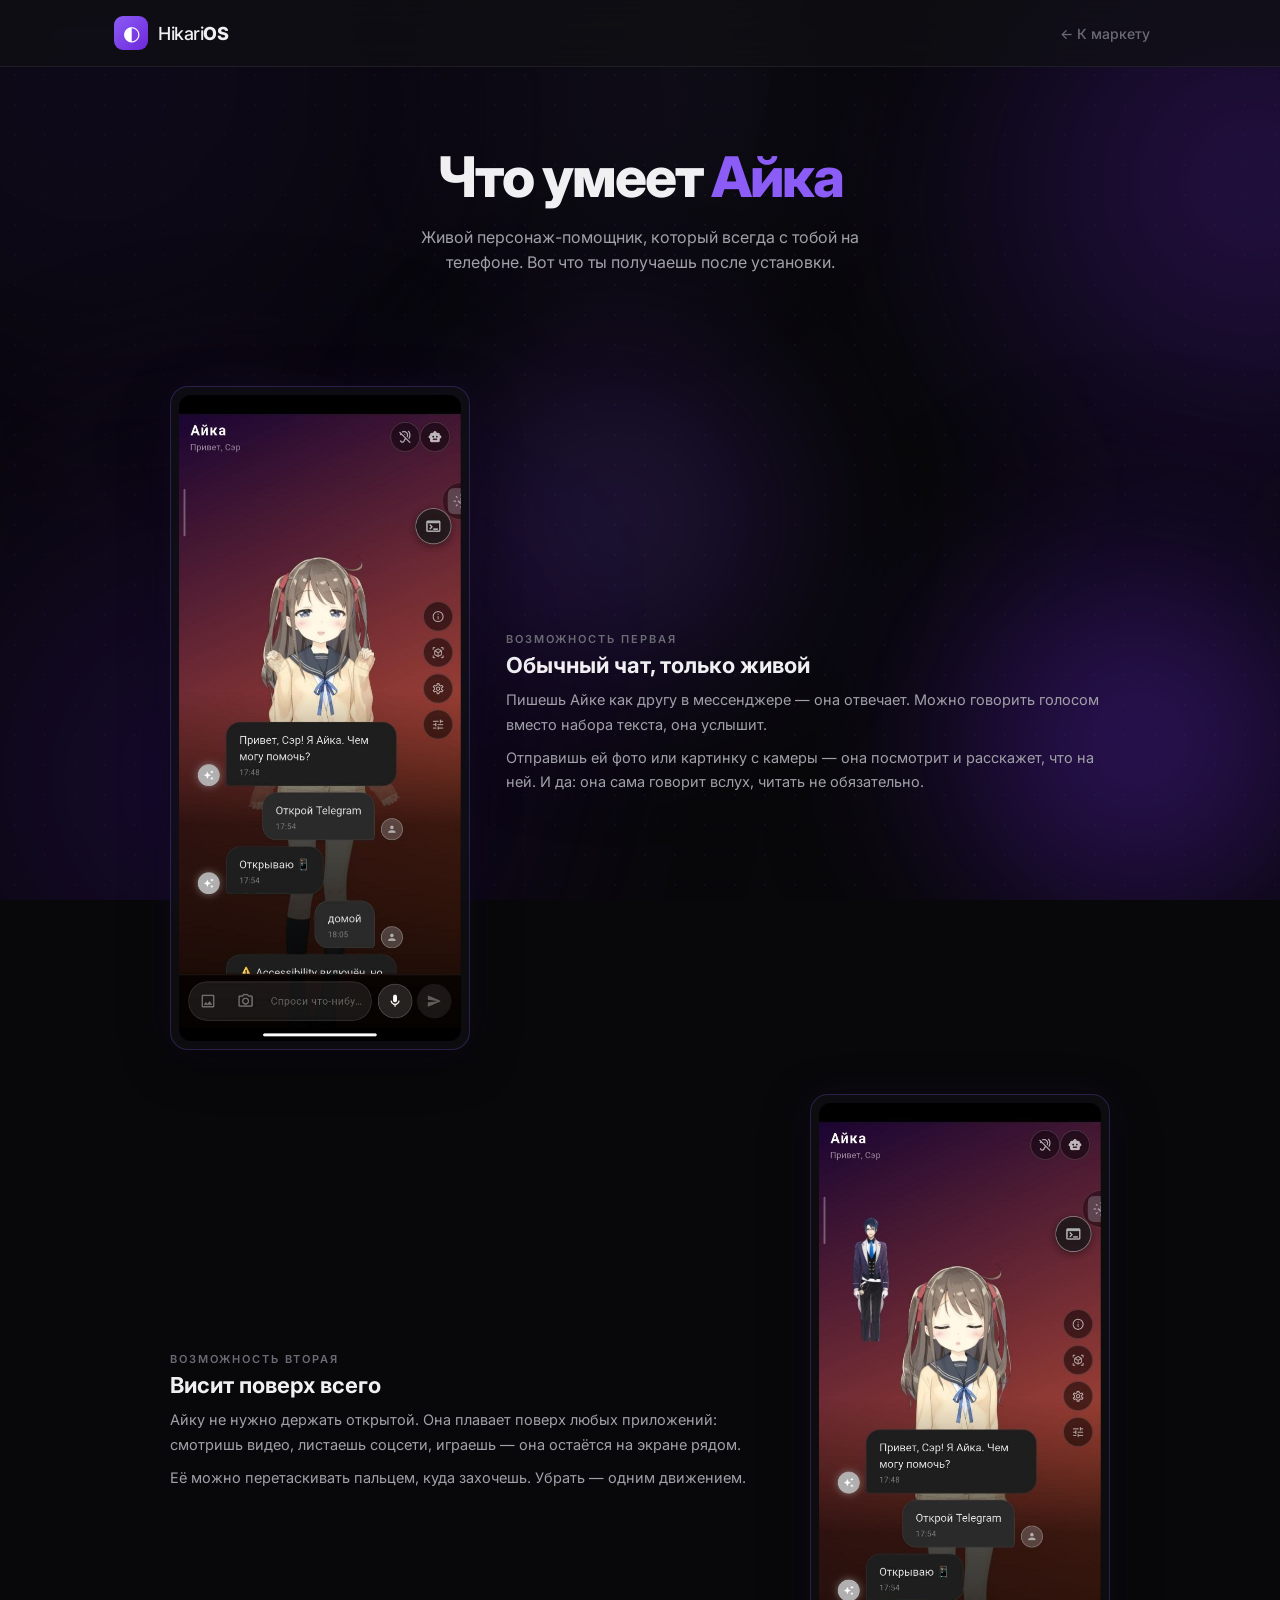
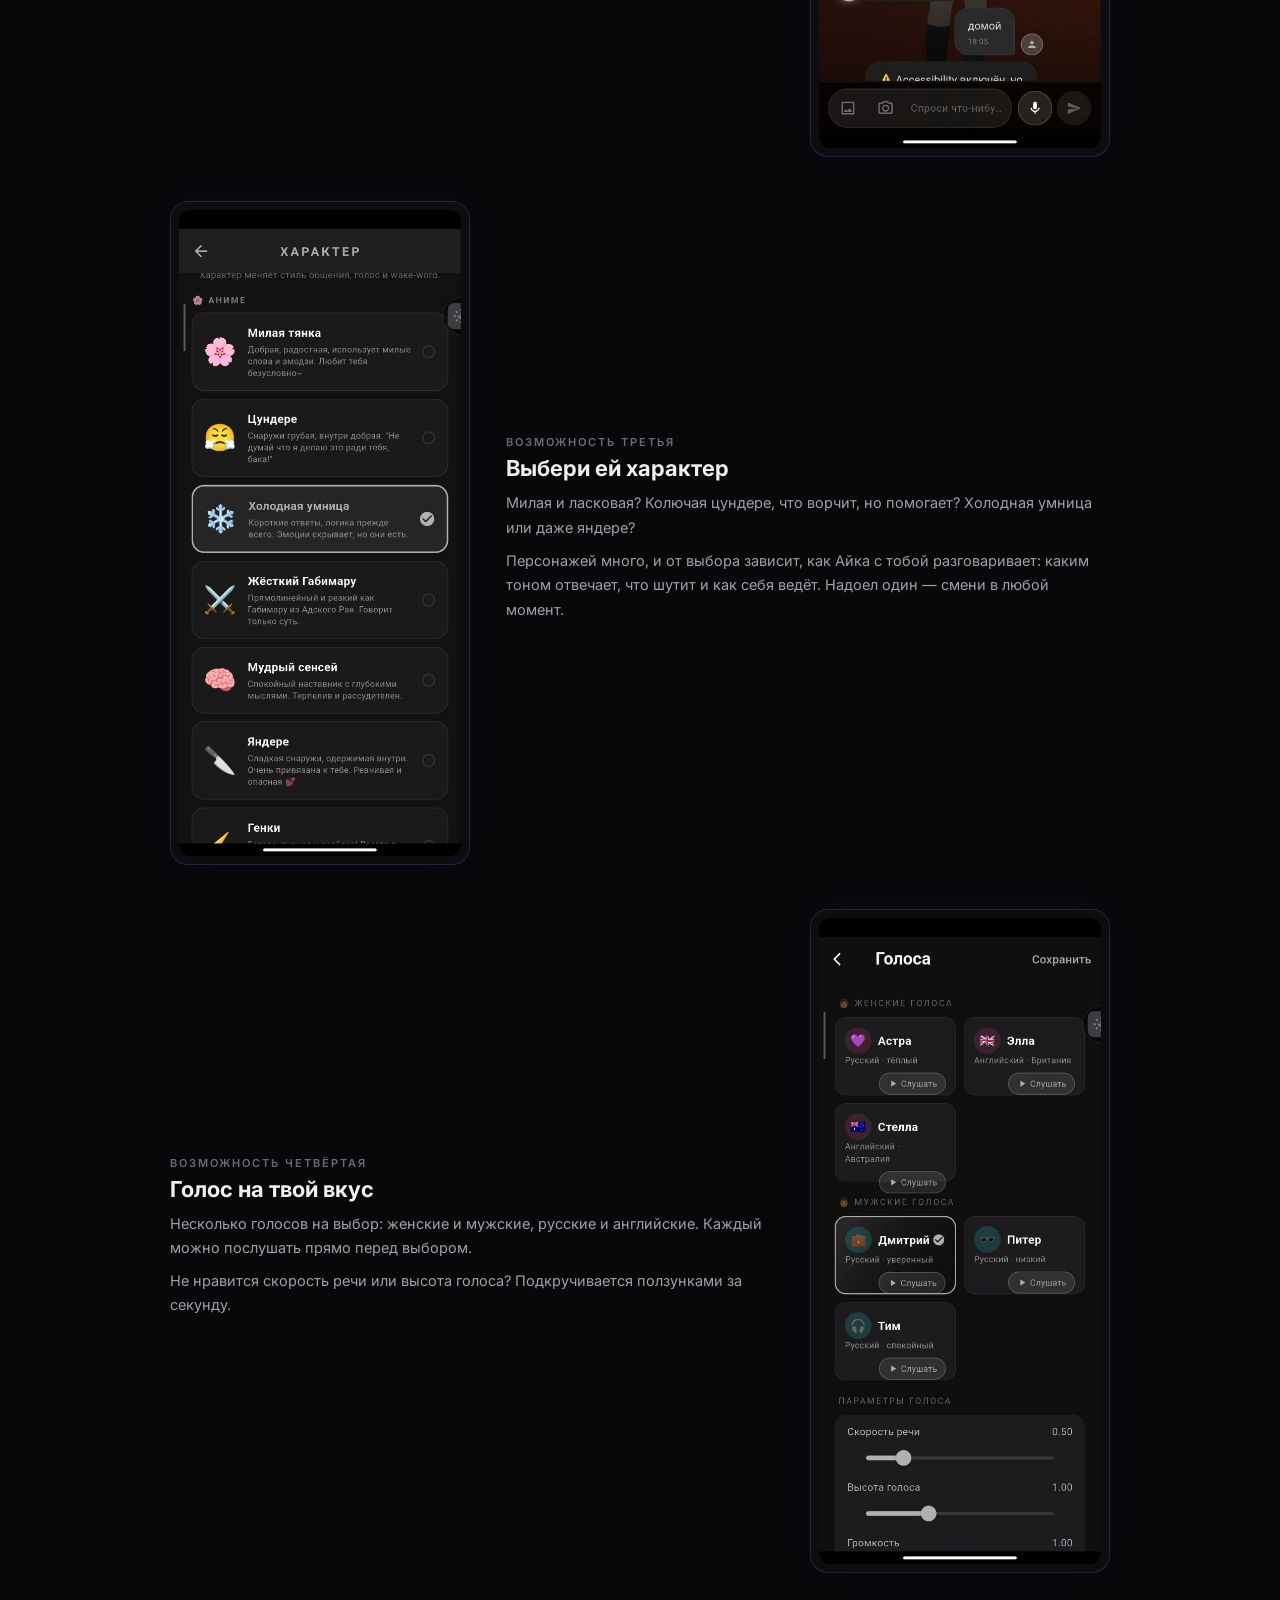
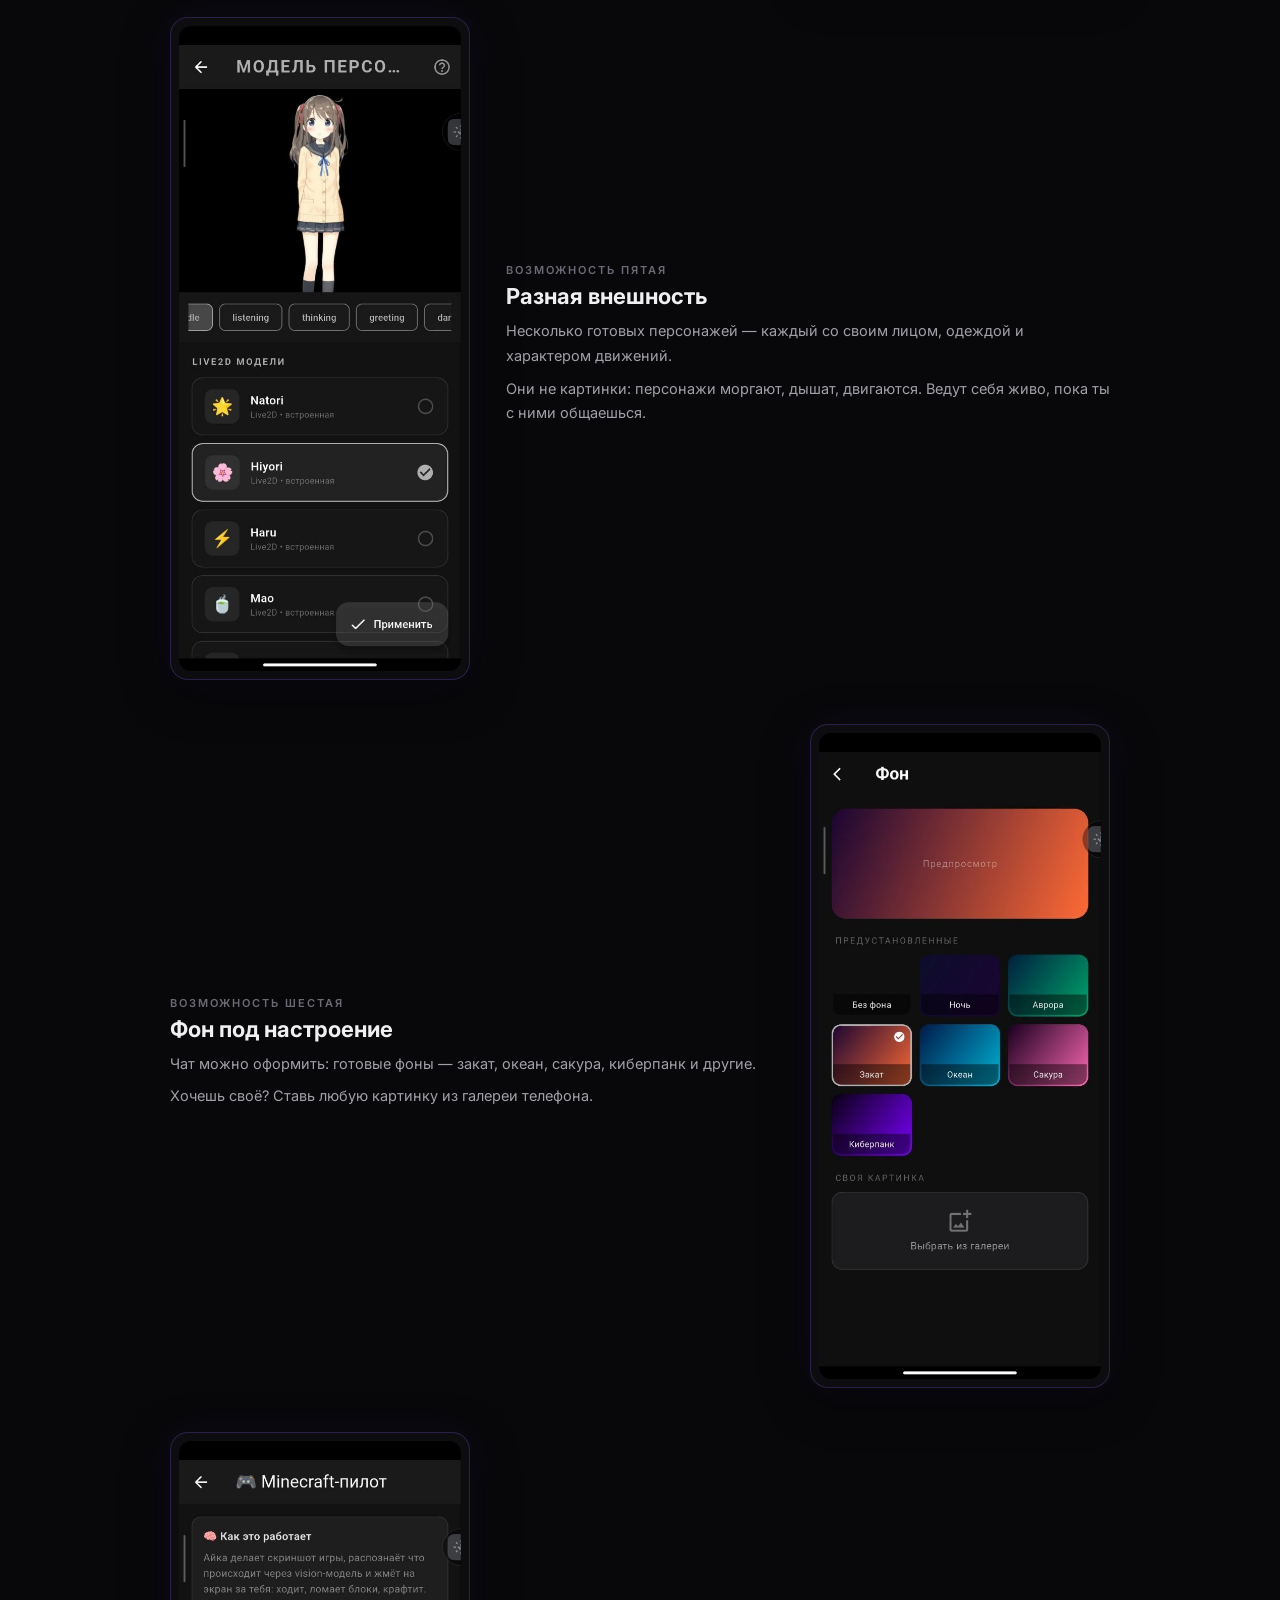
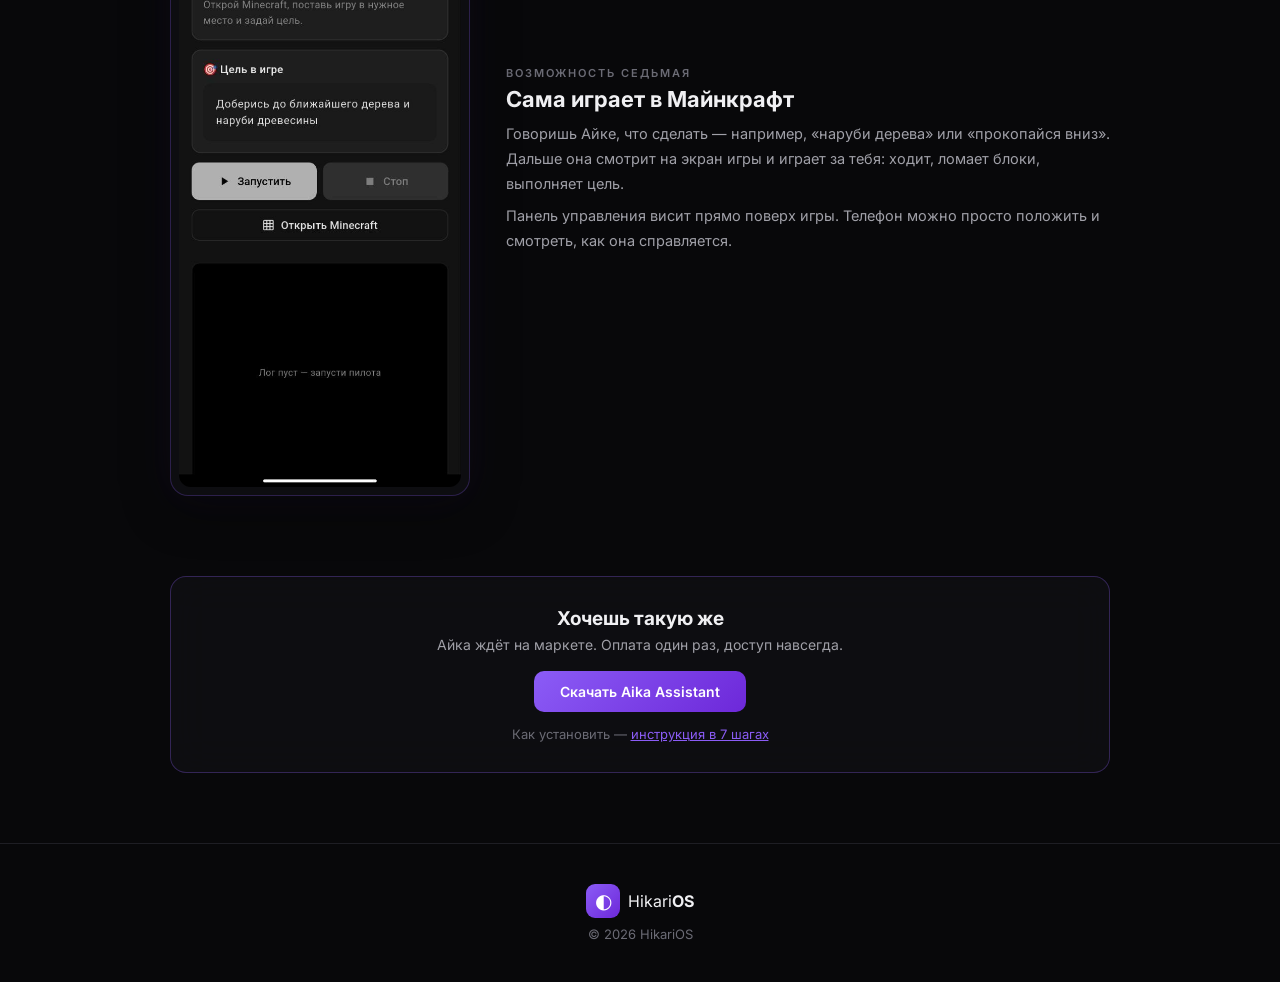
==== features.html @ 7959d695 "Страница «Возможности» Aika Assistant: 7 скринов, простые описания, ссылки из шапки" ====
<!DOCTYPE html>
<html lang="ru">
<head>
<meta charset="UTF-8">
<meta name="viewport" content="width=device-width, initial-scale=1.0">
<title>Возможности — Aika Assistant</title>
<link rel="icon" type="image/svg+xml" href="favicon.svg">
<link rel="stylesheet" href="style.css?v=5">
<link rel="preconnect" href="https://fonts.googleapis.com">
<link href="https://fonts.googleapis.com/css2?family=Inter:wght@300;400;500;600;700;800&display=swap" rel="stylesheet">
</head>
<body>

<!-- ФОН: фиолетовый переливающийся дым -->
<div class="smoke" aria-hidden="true">
  <div class="smoke-puff s1"></div>
  <div class="smoke-puff s2"></div>
  <div class="smoke-puff s3"></div>
  <div class="smoke-puff s4"></div>
  <div class="smoke-puff s5"></div>
</div>

<!-- HEADER -->
<header class="header">
  <div class="header-inner">
    <div class="logo" onclick="window.location.href='https://lucifermornngstar52-cell.github.io/hikari-market/'">
      <div class="logo-icon">◐</div>
      <span>Hikari<b>OS</b></span>
    </div>
    <nav class="nav">
      <a href="https://lucifermornngstar52-cell.github.io/hikari-market/" class="nav-link">← К маркету</a>
    </nav>
  </div>
</header>

<!-- HERO -->
<section class="hero">
  <h1>Что умеет <span class="accent">Айка</span></h1>
  <p>Живой персонаж-помощник, который всегда с тобой на телефоне. Вот что ты получаешь после установки.</p>
</section>

<!-- ВОЗМОЖНОСТИ -->
<main class="feat-main">

  <div class="feat-row">
    <div class="feat-shot"><img src="img/chat.jpg" alt="Главный экран чата с Айкой" loading="lazy"></div>
    <div class="feat-text">
      <div class="inst-label">Возможность первая</div>
      <h3>Обычный чат, только живой</h3>
      <p>Пишешь Айке как другу в мессенджере — она отвечает. Можно говорить голосом вместо набора текста, она услышит.</p>
      <p>Отправишь ей фото или картинку с камеры — она посмотрит и расскажет, что на ней. И да: она сама говорит вслух, читать не обязательно.</p>
    </div>
  </div>

  <div class="feat-row feat-rev">
    <div class="feat-shot"><img src="img/overlay.jpg" alt="Персонаж поверх другого приложения" loading="lazy"></div>
    <div class="feat-text">
      <div class="inst-label">Возможность вторая</div>
      <h3>Висит поверх всего</h3>
      <p>Айку не нужно держать открытой. Она плавает поверх любых приложений: смотришь видео, листаешь соцсети, играешь — она остаётся на экране рядом.</p>
      <p>Её можно перетаскивать пальцем, куда захочешь. Убрать — одним движением.</p>
    </div>
  </div>

  <div class="feat-row">
    <div class="feat-shot"><img src="img/character.jpg" alt="Выбор характера персонажа" loading="lazy"></div>
    <div class="feat-text">
      <div class="inst-label">Возможность третья</div>
      <h3>Выбери ей характер</h3>
      <p>Милая и ласковая? Колючая цундере, что ворчит, но помогает? Холодная умница или даже яндере?</p>
      <p>Персонажей много, и от выбора зависит, как Айка с тобой разговаривает: каким тоном отвечает, что шутит и как себя ведёт. Надоел один — смени в любой момент.</p>
    </div>
  </div>

  <div class="feat-row feat-rev">
    <div class="feat-shot"><img src="img/voice.jpg" alt="Выбор голоса" loading="lazy"></div>
    <div class="feat-text">
      <div class="inst-label">Возможность четвёртая</div>
      <h3>Голос на твой вкус</h3>
      <p>Несколько голосов на выбор: женские и мужские, русские и английские. Каждый можно послушать прямо перед выбором.</p>
      <p>Не нравится скорость речи или высота голоса? Подкручивается ползунками за секунду.</p>
    </div>
  </div>

  <div class="feat-row">
    <div class="feat-shot"><img src="img/model.jpg" alt="Выбор внешности персонажа" loading="lazy"></div>
    <div class="feat-text">
      <div class="inst-label">Возможность пятая</div>
      <h3>Разная внешность</h3>
      <p>Несколько готовых персонажей — каждый со своим лицом, одеждой и характером движений.</p>
      <p>Они не картинки: персонажи моргают, дышат, двигаются. Ведут себя живо, пока ты с ними общаешься.</p>
    </div>
  </div>

  <div class="feat-row feat-rev">
    <div class="feat-shot"><img src="img/background.jpg" alt="Выбор фона чата" loading="lazy"></div>
    <div class="feat-text">
      <div class="inst-label">Возможность шестая</div>
      <h3>Фон под настроение</h3>
      <p>Чат можно оформить: готовые фоны — закат, океан, сакура, киберпанк и другие.</p>
      <p>Хочешь своё? Ставь любую картинку из галереи телефона.</p>
    </div>
  </div>

  <div class="feat-row">
    <div class="feat-shot"><img src="img/pilot.jpg" alt="Майнкрафт-пилот" loading="lazy"></div>
    <div class="feat-text">
      <div class="inst-label">Возможность седьмая</div>
      <h3>Сама играет в Майнкрафт</h3>
      <p>Говоришь Айке, что сделать — например, «наруби дерева» или «прокопайся вниз». Дальше она смотрит на экран игры и играет за тебя: ходит, ломает блоки, выполняет цель.</p>
      <p>Панель управления висит прямо поверх игры. Телефон можно просто положить и смотреть, как она справляется.</p>
    </div>
  </div>

  <!-- CTA -->
  <div class="inst-cta">
    <h3>Хочешь такую же</h3>
    <p>Айка ждёт на маркете. Оплата один раз, доступ навсегда.</p>
    <a class="inst-cta-btn" href="https://lucifermornngstar52-cell.github.io/hikari-market/">Скачать Aika Assistant</a>
    <p style="margin-top:14px;margin-bottom:0;font-size:13px;color:var(--text-dim);">Как установить — <a href="install.html" style="color:var(--accent);">инструкция в 7 шагах</a></p>
  </div>

</main>

<!-- FOOTER -->
<footer class="footer">
  <div class="footer-logo">
    <div class="logo-icon">◐</div>
    <span>Hikari<b>OS</b></span>
  </div>
  <p>© 2026 HikariOS</p>
</footer>

</body>
</html>
---- style.css ----
:root {
  --bg: #08080a;
  --bg-card: #111114;
  --bg-hover: #18181c;
  --accent: #8b5cf6;
  --accent-dim: rgba(139, 92, 246, 0.15);
  --accent-glow: rgba(139, 92, 246, 0.4);
  --text: #f0f0f3;
  --text-dim: #6b6b75;
  --text-mid: #a0a0a8;
  --border: #1e1e24;
  --radius: 14px;
  --glass: rgba(17, 17, 20, 0.7);
}

* { margin: 0; padding: 0; box-sizing: border-box; }

body {
  font-family: 'Inter', sans-serif;
  background: var(--bg);
  color: var(--text);
  min-height: 100vh;
  position: relative;
}

/* DOT GRID BACKGROUND */
body::before {
  content: '';
  position: fixed;
  inset: 0;
  background-image: radial-gradient(circle, rgba(139, 92, 246, 0.08) 1px, transparent 1px);
  background-size: 30px 30px;
  pointer-events: none;
  z-index: 0;
}

/* SMOKE BACKGROUND — фиолетовый переливающийся дым */
.smoke {
  position: fixed;
  inset: 0;
  overflow: hidden;
  pointer-events: none;
  z-index: 0;
  filter: hue-rotate(0deg);
  animation: smoke-hue 26s ease-in-out infinite alternate;
}

.smoke-puff {
  position: absolute;
  border-radius: 50%;
  filter: blur(70px);
  opacity: 0.45;
  will-change: transform, opacity;
}

.smoke-puff.s1 {
  width: 55vmax; height: 55vmax;
  top: -18%; left: -12%;
  background: radial-gradient(circle at 35% 35%, #1c0f33 0%, #0d0718 55%, transparent 75%);
  animation: drift1 34s ease-in-out infinite alternate;
}
.smoke-puff.s2 {
  width: 50vmax; height: 50vmax;
  top: -8%; right: -18%;
  background: radial-gradient(circle at 60% 40%, #4c1d95 0%, #170b2e 55%, transparent 75%);
  animation: drift2 42s ease-in-out infinite alternate;
}
.smoke-puff.s3 {
  width: 60vmax; height: 60vmax;
  bottom: -25%; left: -10%;
  background: radial-gradient(circle at 45% 55%, #2e1065 0%, #12071f 55%, transparent 78%);
  animation: drift3 38s ease-in-out infinite alternate;
}
.smoke-puff.s4 {
  width: 42vmax; height: 42vmax;
  bottom: -12%; right: -10%;
  background: radial-gradient(circle at 50% 50%, #6d28d9 0%, #1e0a3c 55%, transparent 72%);
  animation: drift4 29s ease-in-out infinite alternate;
}
.smoke-puff.s5 {
  width: 36vmax; height: 36vmax;
  top: 32%; left: 30%;
  background: radial-gradient(circle at 50% 50%, #8b5cf6 0%, #3b1278 50%, transparent 70%);
  opacity: 0.22;
  animation: drift5 47s ease-in-out infinite alternate;
}

@keyframes drift1 {
  0%   { transform: translate(0, 0) scale(1); opacity: 0.40; }
  50%  { transform: translate(9vw, 6vh) scale(1.15); opacity: 0.55; }
  100% { transform: translate(-4vw, 12vh) scale(0.9); opacity: 0.35; }
}
@keyframes drift2 {
  0%   { transform: translate(0, 0) scale(1); opacity: 0.35; }
  50%  { transform: translate(-8vw, 10vh) scale(1.1); opacity: 0.5; }
  100% { transform: translate(5vw, -6vh) scale(1.2); opacity: 0.4; }
}
@keyframes drift3 {
  0%   { transform: translate(0, 0) scale(1); opacity: 0.45; }
  50%  { transform: translate(12vw, -8vh) scale(1.12); opacity: 0.3; }
  100% { transform: translate(-7vw, -3vh) scale(0.95); opacity: 0.5; }
}
@keyframes drift4 {
  0%   { transform: translate(0, 0) scale(1); opacity: 0.3; }
  50%  { transform: translate(-10vw, -9vh) scale(1.18); opacity: 0.45; }
  100% { transform: translate(6vw, 5vh) scale(0.92); opacity: 0.35; }
}
@keyframes drift5 {
  0%   { transform: translate(0, 0) scale(1); opacity: 0.12; }
  50%  { transform: translate(-14vw, 8vh) scale(1.3); opacity: 0.3; }
  100% { transform: translate(10vw, -10vh) scale(0.85); opacity: 0.18; }
}

/* Перелив оттенков: чёрный → тёмный → светлый фиолет */
@keyframes smoke-hue {
  0%   { filter: hue-rotate(0deg) brightness(0.9); }
  50%  { filter: hue-rotate(-18deg) brightness(1.08); }
  100% { filter: hue-rotate(10deg) brightness(0.85); }
}

/* Мягкий дым без потери производительности: на слабых устройствах */
@media (max-width: 600px) {
  .smoke-puff { filter: blur(50px); }
  .smoke-puff.s5 { display: none; }
}

@media (prefers-reduced-motion: reduce) {
  .smoke-puff { animation: none; }
  .smoke { animation: none; }
}

/* GLOW */
body::after {
  content: '';
  position: fixed;
  top: -200px;
  left: 50%;
  transform: translateX(-50%);
  width: 600px;
  height: 600px;
  background: radial-gradient(circle, var(--accent-glow) 0%, transparent 70%);
  opacity: 0.15;
  pointer-events: none;
  z-index: 0;
}

/* HEADER */
.header {
  position: sticky;
  top: 0;
  z-index: 100;
  background: var(--glass);
  backdrop-filter: blur(20px);
  -webkit-backdrop-filter: blur(20px);
  border-bottom: 1px solid var(--border);
}

.header-inner {
  max-width: 1100px;
  margin: 0 auto;
  padding: 16px 24px;
  display: flex;
  align-items: center;
  justify-content: space-between;
  gap: 20px;
}

.logo {
  display: flex;
  align-items: center;
  gap: 10px;
  font-size: 18px;
  font-weight: 500;
  cursor: pointer;
  letter-spacing: -0.5px;
}

.logo b { font-weight: 800; }

.logo-icon {
  width: 34px;
  height: 34px;
  background: linear-gradient(135deg, var(--accent), #6d28d9);
  border-radius: 9px;
  display: flex;
  align-items: center;
  justify-content: center;
  font-size: 20px;
  color: #fff;
}

.nav {
  display: flex;
  gap: 4px;
}

.nav-link {
  color: var(--text-dim);
  text-decoration: none;
  font-size: 14px;
  font-weight: 500;
  padding: 8px 16px;
  border-radius: 8px;
  transition: all 0.2s;
  cursor: pointer;
}

.nav-link:hover { color: var(--text); background: var(--bg-hover); }
.nav-link.active { color: var(--accent); background: var(--accent-dim); }

.admin-btn {
  background: var(--bg-card);
  border: 1px solid var(--border);
  color: var(--text-mid);
  width: 36px;
  height: 36px;
  border-radius: 10px;
  cursor: pointer;
  font-size: 16px;
  transition: all 0.2s;
}

.admin-btn:hover { border-color: var(--accent); color: var(--accent); }

/* HERO */
.hero {
  position: relative;
  z-index: 1;
  text-align: center;
  padding: 80px 24px 60px;
  max-width: 700px;
  margin: 0 auto;
}

.hero h1 {
  font-size: clamp(36px, 6vw, 56px);
  font-weight: 800;
  letter-spacing: -2px;
  margin-bottom: 16px;
  line-height: 1.1;
}

.accent { color: var(--accent); }

.hero p {
  font-size: 16px;
  color: var(--text-mid);
  max-width: 480px;
  margin: 0 auto 40px;
  line-height: 1.6;
}

.hero-stats {
  display: flex;
  justify-content: center;
  gap: 48px;
}

.stat { text-align: center; }

.stat-num {
  display: block;
  font-size: 32px;
  font-weight: 700;
  color: var(--text);
}

.stat-label {
  font-size: 11px;
  color: var(--text-dim);
  text-transform: uppercase;
  letter-spacing: 1.5px;
}

/* ADMIN PANEL */
.admin-panel {
  position: fixed;
  inset: 0;
  z-index: 200;
  background: rgba(0, 0, 0, 0.7);
  backdrop-filter: blur(8px);
  display: flex;
  align-items: center;
  justify-content: center;
  padding: 20px;
}

.admin-inner {
  background: var(--bg-card);
  border: 1px solid var(--border);
  border-radius: var(--radius);
  max-width: 560px;
  width: 100%;
  max-height: 90vh;
  overflow-y: auto;
  padding: 32px;
}

.admin-header {
  display: flex;
  justify-content: space-between;
  align-items: center;
  margin-bottom: 24px;
}

.admin-header h2 {
  font-size: 20px;
  font-weight: 700;
}

.close-btn {
  background: var(--bg-hover);
  border: 1px solid var(--border);
  color: var(--text-mid);
  width: 32px;
  height: 32px;
  border-radius: 8px;
  cursor: pointer;
  font-size: 14px;
}

.close-btn:hover { color: #ff4444; border-color: #ff4444; }

.admin-tab-row, .admin-tabs {
  display: flex;
  gap: 8px;
  margin-bottom: 20px;
}

.admin-tab {
  background: var(--bg-hover);
  border: 1px solid var(--border);
  color: var(--text-mid);
  padding: 8px 16px;
  border-radius: 8px;
  cursor: pointer;
  font-size: 13px;
  font-weight: 500;
  transition: all 0.2s;
}

.admin-tab:hover { color: var(--text); }
.admin-tab.active { background: var(--accent-dim); border-color: var(--accent); color: var(--accent); }

.admin-login p { color: var(--text-mid); font-size: 14px; margin-bottom: 10px; }

.admin-login input, .admin-form input, .admin-form select, .admin-form textarea {
  width: 100%;
  background: var(--bg);
  border: 1px solid var(--border);
  color: var(--text);
  padding: 12px 16px;
  border-radius: 10px;
  font-size: 14px;
  font-family: inherit;
  margin-bottom: 12px;
  transition: border 0.2s;
}

.admin-login input:focus, .admin-form input:focus, .admin-form select:focus, .admin-form textarea:focus {
  outline: none;
  border-color: var(--accent);
}

.admin-form textarea { resize: vertical; min-height: 80px; }

.admin-hint { font-size: 12px; color: var(--text-dim); margin-top: 8px; }

.admin-divider {
  border: none;
  border-top: 1px solid var(--border);
  margin: 24px 0;
}

.admin-form h3 { margin-bottom: 16px; font-size: 16px; }

.form-row { margin-bottom: 16px; }
.form-row label { display: block; font-size: 13px; color: var(--text-mid); margin-bottom: 6px; }
.form-hint { font-size: 12px; color: var(--text-dim); margin-top: 4px; }

/* BUTTONS */
.btn-primary {
  background: var(--accent);
  color: #fff;
  border: none;
  padding: 12px 24px;
  border-radius: 10px;
  font-size: 14px;
  font-weight: 600;
  cursor: pointer;
  transition: all 0.2s;
  text-decoration: none;
  display: inline-flex;
  align-items: center;
  justify-content: center;
  gap: 8px;
}

.btn-primary:hover { background: #7c3aed; transform: translateY(-1px); }
.btn-primary:disabled { opacity: 0.4; cursor: not-allowed; transform: none; }

.btn-secondary {
  background: var(--bg-hover);
  color: var(--text-mid);
  border: 1px solid var(--border);
  padding: 12px 24px;
  border-radius: 10px;
  font-size: 14px;
  font-weight: 600;
  cursor: pointer;
  text-decoration: none;
  display: inline-flex;
  align-items: center;
  gap: 8px;
  transition: all 0.2s;
}

.btn-secondary:hover { color: var(--text); border-color: var(--accent); }

/* PROJECT LIST IN ADMIN */
.admin-project-item {
  display: flex;
  justify-content: space-between;
  align-items: center;
  padding: 12px 16px;
  background: var(--bg);
  border: 1px solid var(--border);
  border-radius: 10px;
  margin-bottom: 8px;
}

.admin-project-item .pi-name { font-weight: 600; font-size: 14px; }
.admin-project-item .pi-cat { font-size: 12px; color: var(--text-dim); }

.btn-delete {
  background: rgba(255, 68, 68, 0.1);
  border: 1px solid rgba(255, 68, 68, 0.3);
  color: #ff6666;
  padding: 6px 12px;
  border-radius: 8px;
  cursor: pointer;
  font-size: 12px;
}

.btn-delete:hover { background: rgba(255, 68, 68, 0.2); }

/* UPLOAD PROGRESS */
.progress-bar {
  width: 100%;
  height: 6px;
  background: var(--bg);
  border-radius: 3px;
  overflow: hidden;
  margin-bottom: 8px;
}

.progress-fill {
  height: 100%;
  background: linear-gradient(90deg, var(--accent), #6d28d9);
  width: 0%;
  transition: width 0.3s;
  border-radius: 3px;
}

/* SECTION TITLE */
.section-title {
  text-align: center;
  margin-bottom: 32px;
  position: relative;
  z-index: 1;
}

.section-title h2 {
  font-size: 24px;
  font-weight: 700;
  margin-bottom: 6px;
}

.section-title p {
  color: var(--text-dim);
  font-size: 14px;
}

/* PROJECTS GRID */
.main {
  max-width: 1100px;
  margin: 0 auto;
  padding: 0 24px 80px;
  position: relative;
  z-index: 1;
}

.projects-grid {
  display: grid;
  grid-template-columns: repeat(auto-fill, minmax(300px, 1fr));
  gap: 20px;
}

/* CARD */
.project-card {
  background: var(--bg-card);
  border: 1px solid var(--border);
  border-radius: var(--radius);
  overflow: hidden;
  cursor: pointer;
  transition: all 0.3s;
  position: relative;
}

.project-card:hover {
  transform: translateY(-4px);
  border-color: var(--accent);
  box-shadow: 0 20px 40px -20px var(--accent-glow);
}

.card-banner {
  height: 160px;
  background: linear-gradient(135deg, #1a1a22, #111118);
  display: flex;
  align-items: center;
  justify-content: center;
  font-size: 56px;
  position: relative;
  overflow: hidden;
}

.card-banner img {
  width: 100%;
  height: 100%;
  object-fit: cover;
}

.card-badge {
  position: absolute;
  top: 12px;
  right: 12px;
  background: rgba(0, 0, 0, 0.7);
  backdrop-filter: blur(8px);
  color: var(--text);
  font-size: 11px;
  font-weight: 600;
  padding: 4px 10px;
  border-radius: 20px;
  border: 1px solid var(--border);
}

.card-body {
  padding: 20px;
}

.card-title {
  font-size: 17px;
  font-weight: 700;
  margin-bottom: 6px;
}

.card-desc {
  font-size: 13px;
  color: var(--text-mid);
  line-height: 1.5;
  margin-bottom: 16px;
  display: -webkit-box;
  -webkit-line-clamp: 2;
  -webkit-box-orient: vertical;
  overflow: hidden;
}

.card-footer {
  display: flex;
  justify-content: space-between;
  align-items: center;
}

.card-version {
  font-size: 12px;
  color: var(--text-dim);
}

.card-download {
  background: var(--accent-dim);
  color: var(--accent);
  border: 1px solid rgba(139, 92, 246, 0.3);
  padding: 8px 16px;
  border-radius: 8px;
  font-size: 13px;
  font-weight: 600;
  cursor: pointer;
  transition: all 0.2s;
}

.card-download:hover { background: var(--accent); color: #fff; }
.card-download:disabled { opacity: 0.4; cursor: not-allowed; }

/* MODAL */
.modal-overlay {
  position: fixed;
  inset: 0;
  z-index: 200;
  background: rgba(0, 0, 0, 0.8);
  backdrop-filter: blur(10px);
  display: none;
  align-items: center;
  justify-content: center;
  padding: 20px;
}

.modal-overlay.active { display: flex; }

.modal {
  background: var(--bg-card);
  border: 1px solid var(--border);
  border-radius: var(--radius);
  max-width: 560px;
  width: 100%;
  max-height: 85vh;
  overflow-y: auto;
  padding: 32px;
  position: relative;
}

.modal-close {
  position: absolute;
  top: 16px;
  right: 16px;
  background: var(--bg-hover);
  border: 1px solid var(--border);
  color: var(--text-mid);
  width: 32px;
  height: 32px;
  border-radius: 8px;
  cursor: pointer;
  font-size: 14px;
}

.modal-close:hover { color: #ff4444; }

.modal-icon {
  width: 80px;
  height: 80px;
  margin: 0 auto 16px;
  background: linear-gradient(135deg, #1a1a22, #111118);
  border-radius: 16px;
  display: flex;
  align-items: center;
  justify-content: center;
  font-size: 40px;
  overflow: hidden;
}

.modal-icon img { width: 100%; height: 100%; object-fit: cover; }

.modal h2 {
  font-size: 24px;
  font-weight: 700;
  text-align: center;
  margin-bottom: 4px;
}

.modal-version {
  text-align: center;
  color: var(--text-dim);
  font-size: 14px;
  margin-bottom: 20px;
}

.modal-meta {
  display: flex;
  flex-wrap: wrap;
  gap: 12px;
  justify-content: center;
  margin-bottom: 20px;
}

.meta-item {
  font-size: 13px;
  color: var(--text-mid);
  background: var(--bg);
  padding: 6px 12px;
  border-radius: 8px;
  border: 1px solid var(--border);
}

.modal-desc {
  font-size: 14px;
  color: var(--text-mid);
  line-height: 1.6;
  margin-bottom: 20px;
}

.modal-shots {
  display: flex;
  gap: 8px;
  overflow-x: auto;
  margin-bottom: 20px;
}

.modal-shots img {
  width: 200px;
  height: 120px;
  object-fit: cover;
  border-radius: 10px;
  border: 1px solid var(--border);
}

.modal-assets-section {
  margin-bottom: 20px;
}

.modal-assets-section h4 {
  font-size: 13px;
  color: var(--text-dim);
  margin-bottom: 12px;
  text-transform: uppercase;
  letter-spacing: 1.5px;
}

.modal-assets {
  display: flex;
  flex-direction: column;
  gap: 10px;
}

.btn-asset {
  display: flex;
  align-items: center;
  justify-content: space-between;
  background: var(--bg);
  border: 1px solid var(--border);
  padding: 14px 18px;
  border-radius: 12px;
  text-decoration: none;
  color: var(--text);
  transition: all 0.2s;
}

.btn-asset:hover {
  border-color: var(--accent);
  background: var(--accent-dim);
}

.btn-asset span { font-size: 14px; font-weight: 600; }
.btn-asset small { font-size: 12px; color: var(--text-dim); }

.modal-actions {
  display: flex;
  gap: 12px;
  flex-wrap: wrap;
}

/* LOADING */
.loading-state {
  grid-column: 1 / -1;
  text-align: center;
  padding: 60px 0;
  color: var(--text-dim);
}

.spinner {
  width: 40px;
  height: 40px;
  border: 3px solid var(--border);
  border-top-color: var(--accent);
  border-radius: 50%;
  animation: spin 0.8s linear infinite;
  margin: 0 auto 16px;
}

@keyframes spin { to { transform: rotate(360deg); } }

.empty-state {
  grid-column: 1 / -1;
  text-align: center;
  padding: 60px 0;
  color: var(--text-dim);
}

.empty-state .emoji { font-size: 48px; margin-bottom: 12px; }

/* FOOTER */
.footer {
  text-align: center;
  padding: 40px 24px;
  border-top: 1px solid var(--border);
  position: relative;
  z-index: 1;
}

.footer-logo {
  display: flex;
  align-items: center;
  justify-content: center;
  gap: 8px;
  font-size: 16px;
  margin-bottom: 8px;
}

.footer p { color: var(--text-dim); font-size: 13px; }

/* RESPONSIVE */
@media (max-width: 640px) {
  .nav { display: none; }
  .hero { padding: 50px 20px 40px; }
  .hero-stats { gap: 24px; }
  .stat-num { font-size: 24px; }
  .projects-grid { grid-template-columns: 1fr; }
  .modal { padding: 24px; }
}

/* FILE INPUT */
.admin-form input[type="file"] {
  padding: 10px;
  border-style: dashed;
}

/* ===== ИНСТРУКЦИЯ ПО УСТАНОВКЕ ===== */
.inst-main {
  position: relative;
  z-index: 1;
  max-width: 680px;
  margin: 0 auto;
  padding: 20px 20px 70px;
}

.inst-timeline {
  position: relative;
  display: flex;
  flex-direction: column;
  gap: 20px;
}

/* вертикальная линия между шагами */
.inst-timeline::before {
  content: '';
  position: absolute;
  left: 27px;
  top: 24px;
  bottom: 24px;
  width: 1px;
  background: linear-gradient(180deg, transparent, rgba(139,92,246,.35) 12%, rgba(139,92,246,.35) 88%, transparent);
  pointer-events: none;
}

.inst-step {
  position: relative;
  display: flex;
  gap: 20px;
  align-items: flex-start;
}

.inst-num {
  flex: 0 0 55px;
  width: 55px;
  height: 55px;
  border-radius: 50%;
  display: flex;
  align-items: center;
  justify-content: center;
  font-size: 15px;
  font-weight: 600;
  letter-spacing: 1px;
  color: var(--accent);
  background: rgba(10, 10, 18, 0.9);
  border: 1px solid rgba(139, 92, 246, 0.35);
  position: relative;
  z-index: 1;
}

.inst-card {
  flex: 1;
  background: var(--glass);
  border: 1px solid var(--border);
  border-radius: var(--radius);
  padding: 22px 26px;
  backdrop-filter: blur(20px);
  -webkit-backdrop-filter: blur(20px);
  transition: border-color .25s, transform .25s, box-shadow .25s;
}

.inst-card:hover {
  border-color: rgba(139, 92, 246, 0.4);
  transform: translateX(4px);
  box-shadow: 0 8px 32px rgba(139, 92, 246, 0.1);
}

.inst-label {
  font-size: 11px;
  font-weight: 600;
  text-transform: uppercase;
  letter-spacing: 2px;
  color: var(--text-dim);
  margin-bottom: 6px;
}

.inst-card h3 {
  font-size: 18px;
  font-weight: 700;
  margin-bottom: 8px;
  color: var(--text);
}

.inst-card p {
  font-size: 14px;
  line-height: 1.65;
  color: var(--text-mid);
  margin-bottom: 6px;
}

.inst-card p:last-child { margin-bottom: 0; }
.inst-card a { color: var(--accent); text-decoration: none; font-weight: 600; }
.inst-card a:hover { text-decoration: underline; }
.inst-card a.tg { background: var(--accent-dim); padding: 1px 8px; border-radius: 6px; }

.inst-note {
  font-size: 13px !important;
  color: var(--text-dim) !important;
  border-left: 2px solid rgba(139, 92, 246, 0.35);
  padding-left: 10px !important;
}

.inst-cta {
  margin-top: 36px;
  text-align: center;
  background: var(--glass);
  border: 1px solid rgba(139, 92, 246, 0.3);
  border-radius: 16px;
  padding: 30px 24px;
  backdrop-filter: blur(20px);
  -webkit-backdrop-filter: blur(20px);
}

.inst-cta h3 { font-size: 19px; font-weight: 700; margin-bottom: 6px; }
.inst-cta p { font-size: 14px; color: var(--text-mid); margin-bottom: 18px; }

.inst-cta-btn {
  display: inline-block;
  padding: 12px 26px;
  border-radius: 10px;
  text-decoration: none;
  color: #fff;
  font-weight: 600;
  font-size: 14px;
  background: linear-gradient(135deg, #8b5cf6, #6d28d9);
  transition: opacity .2s, transform .2s;
}

.inst-cta-btn:hover { opacity: .9; transform: translateY(-1px); }

@media (max-width: 560px) {
  .inst-timeline::before { left: 21px; }
  .inst-num { flex: 0 0 43px; width: 43px; height: 43px; font-size: 12px; }
  .inst-step { gap: 12px; }
  .inst-card { padding: 18px 16px; }
  .inst-card:hover { transform: none; }
}

/* ===== СТРАНИЦА ВОЗМОЖНОСТЕЙ ===== */
.feat-main {
  position: relative;
  z-index: 1;
  max-width: 980px;
  margin: 0 auto;
  padding: 10px 20px 70px;
  display: flex;
  flex-direction: column;
  gap: 44px;
}

.feat-row {
  display: flex;
  align-items: center;
  gap: 36px;
}

.feat-row.feat-rev { flex-direction: row-reverse; }

.feat-shot {
  flex: 0 0 300px;
  border-radius: 18px;
  border: 1px solid rgba(139, 92, 246, 0.25);
  padding: 8px;
  background: var(--glass);
  backdrop-filter: blur(20px);
  -webkit-backdrop-filter: blur(20px);
  box-shadow: 0 12px 48px rgba(0, 0, 0, 0.45), 0 0 40px rgba(139, 92, 246, 0.08);
  transition: transform .3s, box-shadow .3s;
}

.feat-shot:hover {
  transform: translateY(-4px);
  box-shadow: 0 18px 56px rgba(0, 0, 0, 0.5), 0 0 60px rgba(139, 92, 246, 0.14);
}

.feat-shot img {
  display: block;
  width: 100%;
  height: auto;
  border-radius: 12px;
}

.feat-text { flex: 1; }

.feat-text h3 {
  font-size: 22px;
  font-weight: 700;
  margin-bottom: 10px;
  color: var(--text);
}

.feat-text p {
  font-size: 14.5px;
  line-height: 1.7;
  color: var(--text-mid);
  margin-bottom: 8px;
}

@media (max-width: 760px) {
  .feat-main { gap: 34px; }
  .feat-row, .feat-row.feat-rev { flex-direction: column; gap: 16px; }
  .feat-shot { flex: none; width: min(280px, 80%); }
  .feat-text { text-align: left; }
}
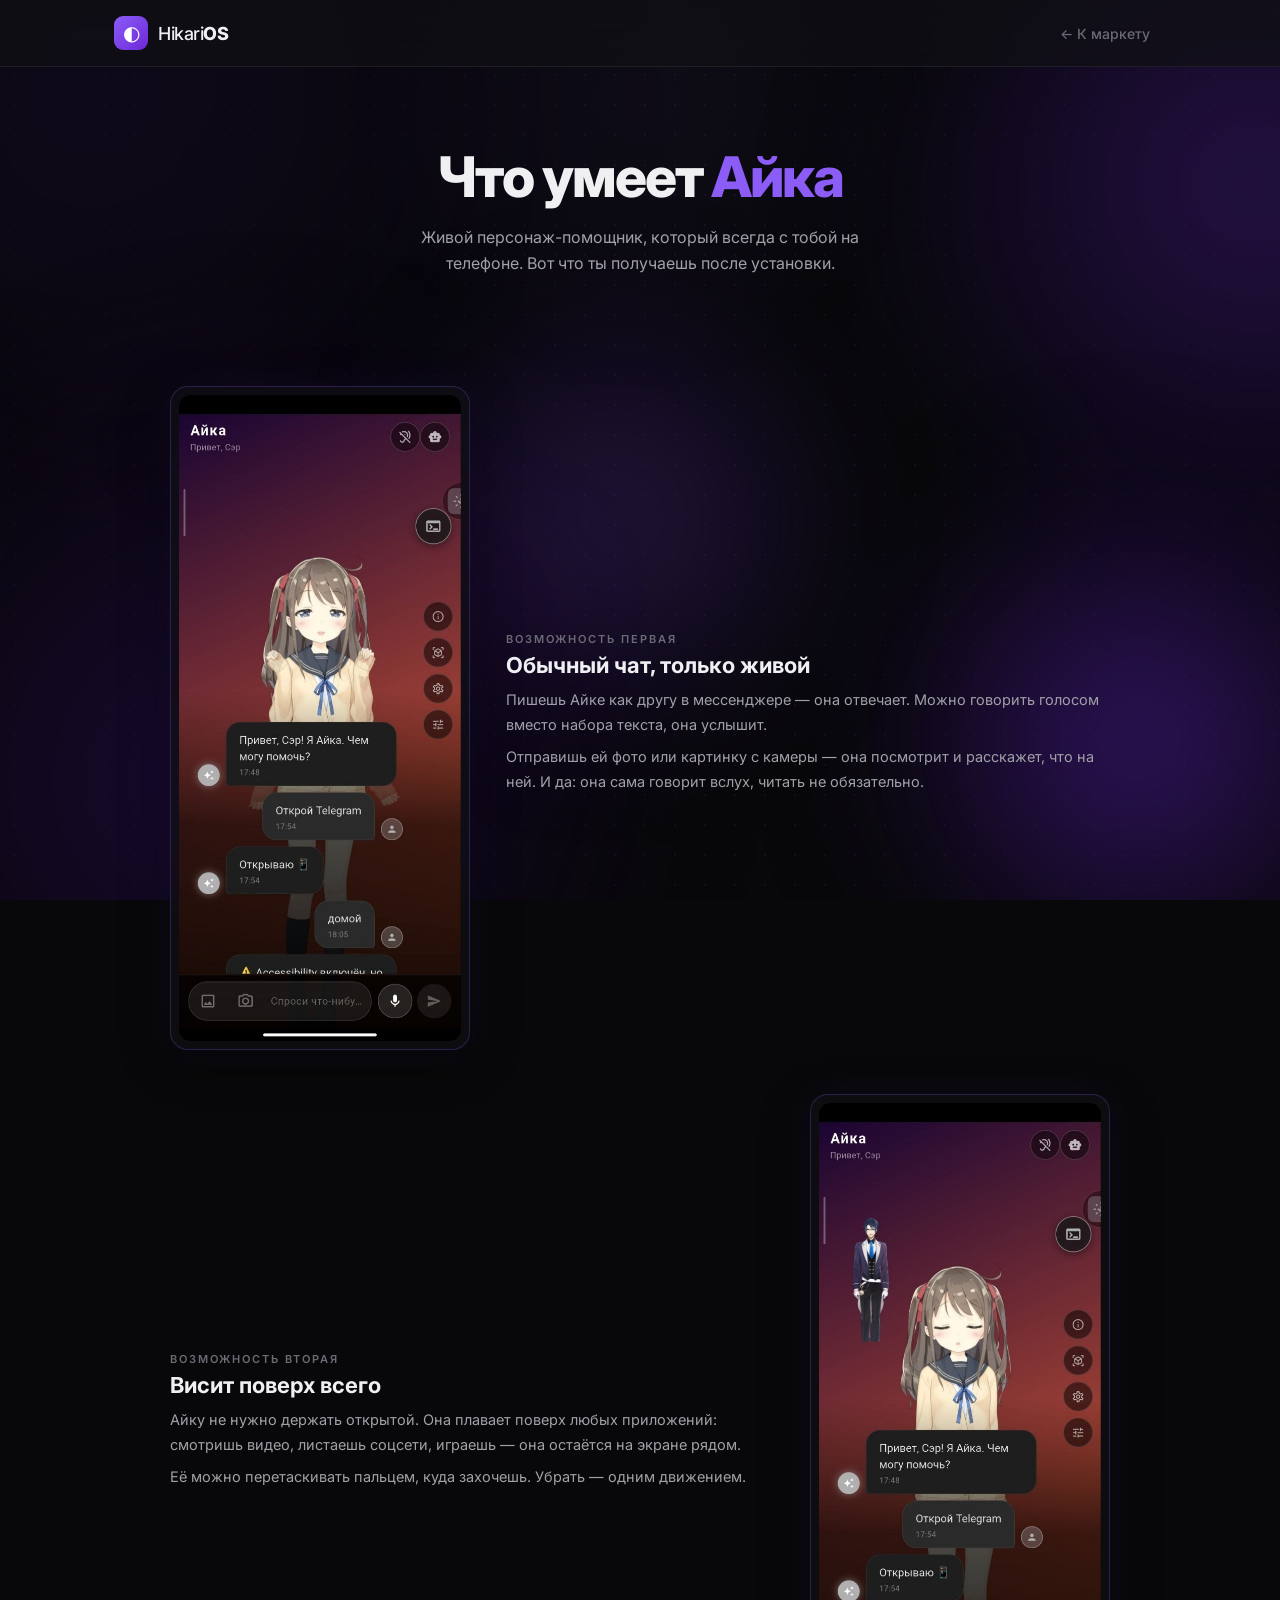
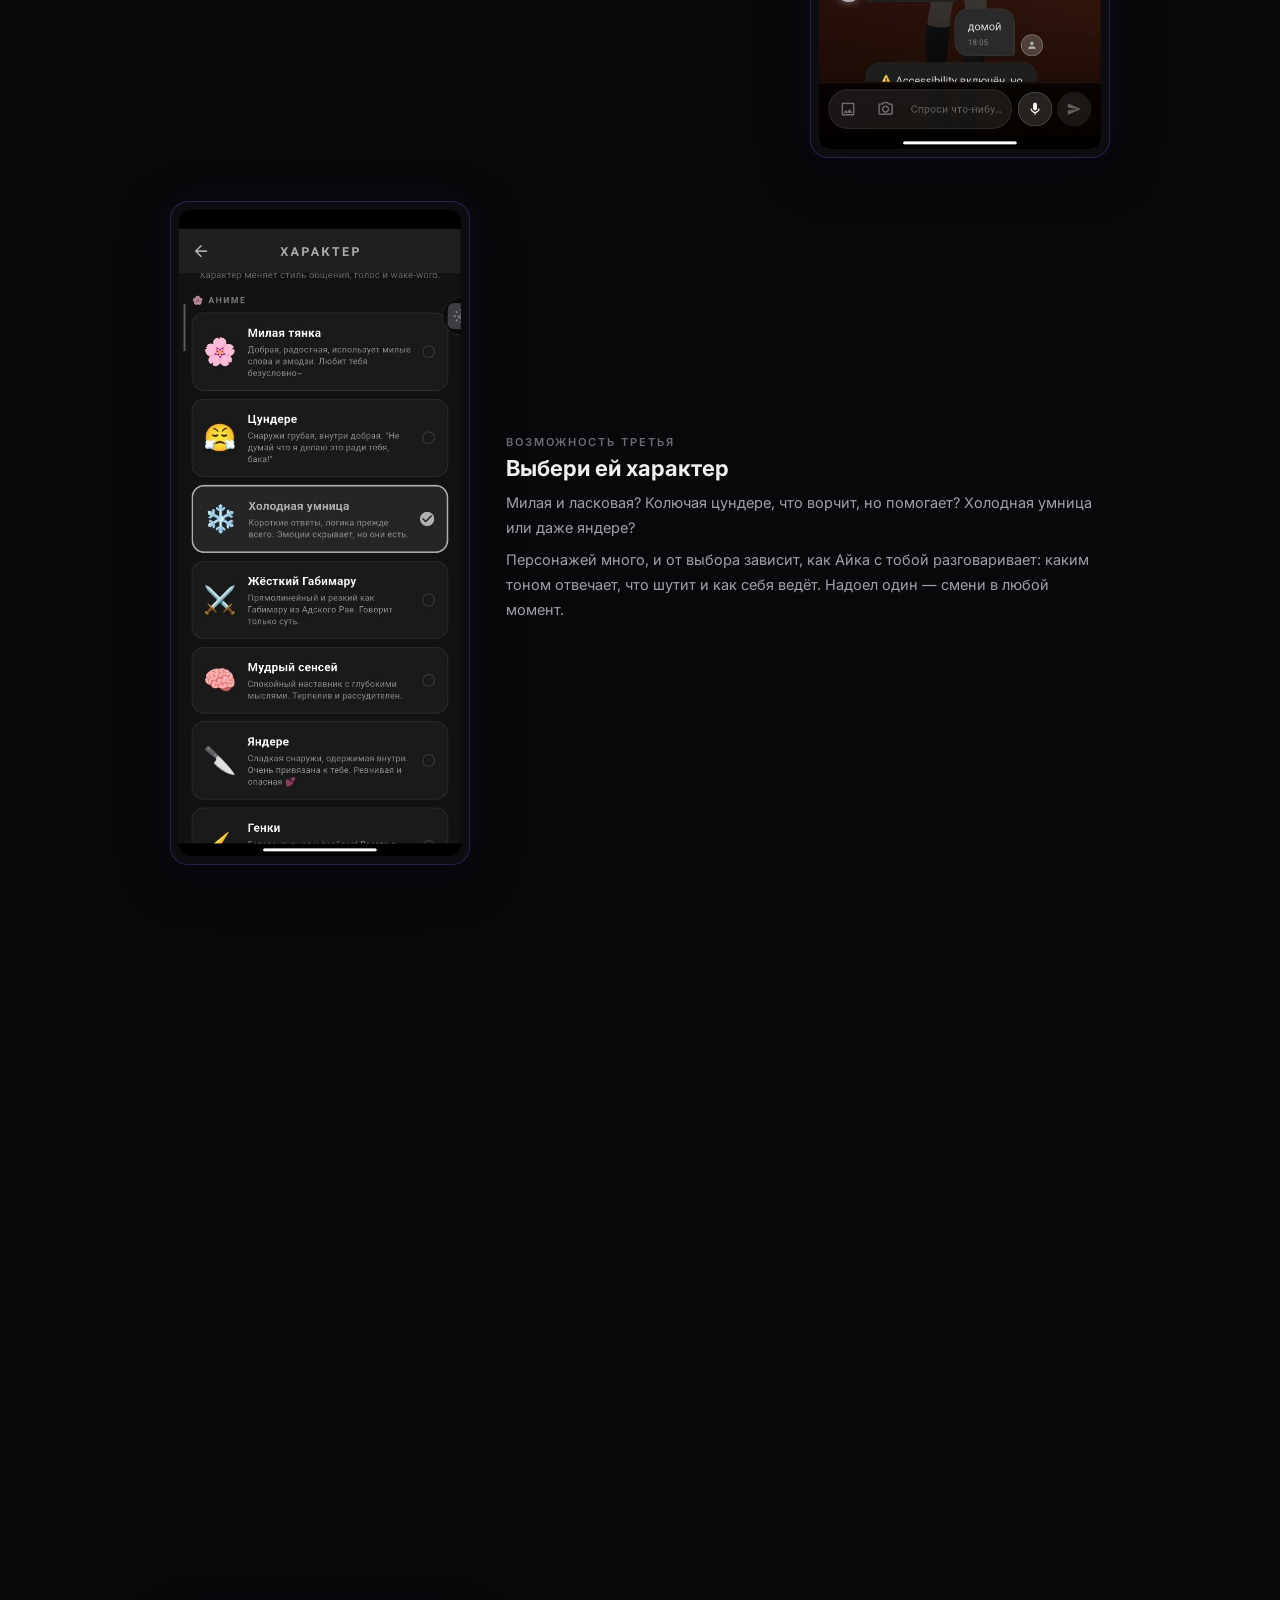
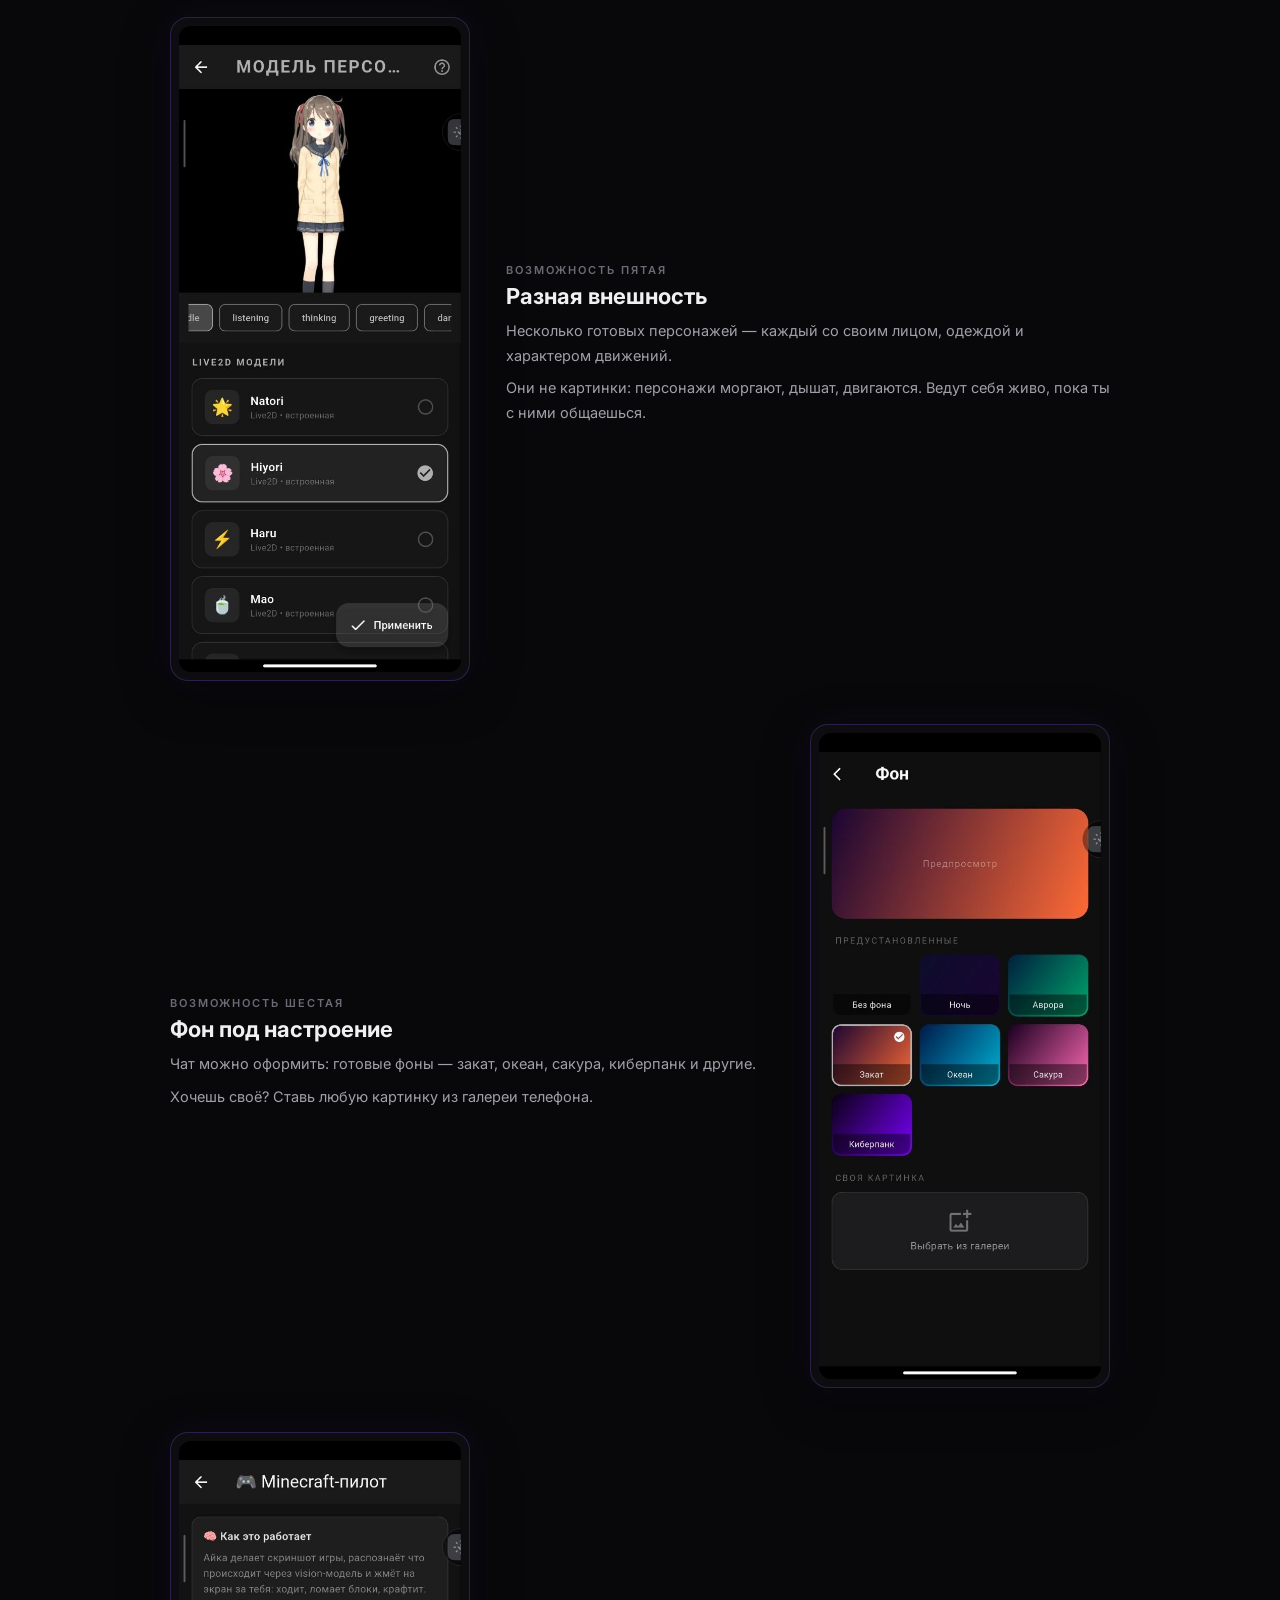
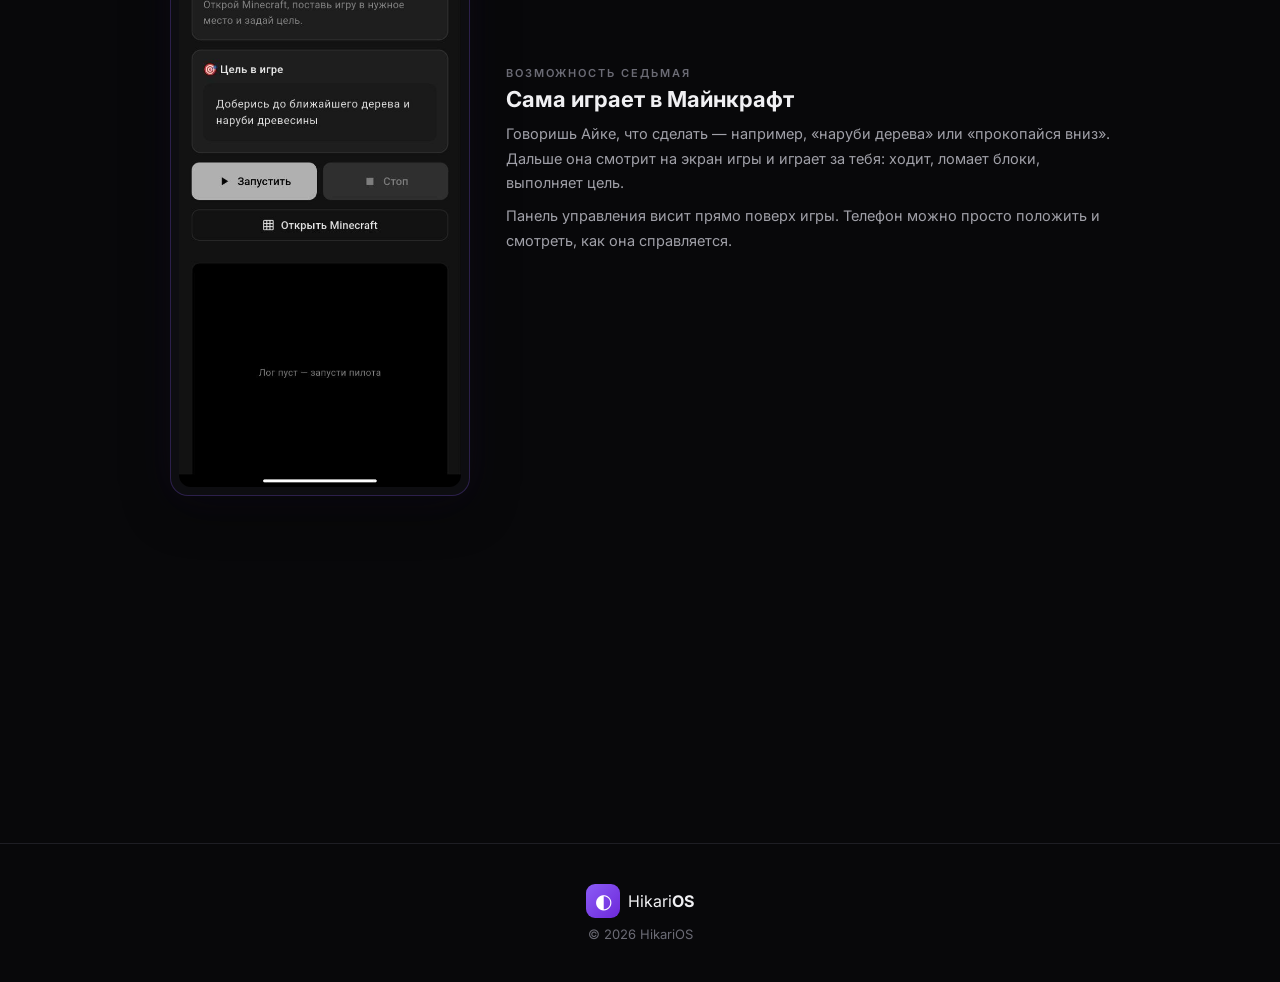
==== commit 80c03698: "Анимация появления при скролле: текст и скрины плавно выезжают снизу (как mirabel.tech)" ====
--- a/features.html
+++ b/features.html
@@ -35,16 +35,16 @@
 
 <!-- HERO -->
 <section class="hero">
-  <h1>Что умеет <span class="accent">Айка</span></h1>
-  <p>Живой персонаж-помощник, который всегда с тобой на телефоне. Вот что ты получаешь после установки.</p>
+  <h1 class="rise">Что умеет <span class="accent">Айка</span></h1>
+  <p class="rise">Живой персонаж-помощник, который всегда с тобой на телефоне. Вот что ты получаешь после установки.</p>
 </section>
 
 <!-- ВОЗМОЖНОСТИ -->
 <main class="feat-main">
 
   <div class="feat-row">
-    <div class="feat-shot"><img src="img/chat.jpg" alt="Главный экран чата с Айкой" loading="lazy"></div>
-    <div class="feat-text">
+    <div class="feat-shot rise"><img src="img/chat.jpg" alt="Главный экран чата с Айкой" loading="lazy"></div>
+    <div class="feat-text rise">
       <div class="inst-label">Возможность первая</div>
       <h3>Обычный чат, только живой</h3>
       <p>Пишешь Айке как другу в мессенджере — она отвечает. Можно говорить голосом вместо набора текста, она услышит.</p>
@@ -53,8 +53,8 @@
   </div>
 
   <div class="feat-row feat-rev">
-    <div class="feat-shot"><img src="img/overlay.jpg" alt="Персонаж поверх другого приложения" loading="lazy"></div>
-    <div class="feat-text">
+    <div class="feat-shot rise"><img src="img/overlay.jpg" alt="Персонаж поверх другого приложения" loading="lazy"></div>
+    <div class="feat-text rise">
       <div class="inst-label">Возможность вторая</div>
       <h3>Висит поверх всего</h3>
       <p>Айку не нужно держать открытой. Она плавает поверх любых приложений: смотришь видео, листаешь соцсети, играешь — она остаётся на экране рядом.</p>
@@ -63,8 +63,8 @@
   </div>
 
   <div class="feat-row">
-    <div class="feat-shot"><img src="img/character.jpg" alt="Выбор характера персонажа" loading="lazy"></div>
-    <div class="feat-text">
+    <div class="feat-shot rise"><img src="img/character.jpg" alt="Выбор характера персонажа" loading="lazy"></div>
+    <div class="feat-text rise">
       <div class="inst-label">Возможность третья</div>
       <h3>Выбери ей характер</h3>
       <p>Милая и ласковая? Колючая цундере, что ворчит, но помогает? Холодная умница или даже яндере?</p>
@@ -73,8 +73,8 @@
   </div>
 
   <div class="feat-row feat-rev">
-    <div class="feat-shot"><img src="img/voice.jpg" alt="Выбор голоса" loading="lazy"></div>
-    <div class="feat-text">
+    <div class="feat-shot rise"><img src="img/voice.jpg" alt="Выбор голоса" loading="lazy"></div>
+    <div class="feat-text rise">
       <div class="inst-label">Возможность четвёртая</div>
       <h3>Голос на твой вкус</h3>
       <p>Несколько голосов на выбор: женские и мужские, русские и английские. Каждый можно послушать прямо перед выбором.</p>
@@ -83,8 +83,8 @@
   </div>
 
   <div class="feat-row">
-    <div class="feat-shot"><img src="img/model.jpg" alt="Выбор внешности персонажа" loading="lazy"></div>
-    <div class="feat-text">
+    <div class="feat-shot rise"><img src="img/model.jpg" alt="Выбор внешности персонажа" loading="lazy"></div>
+    <div class="feat-text rise">
       <div class="inst-label">Возможность пятая</div>
       <h3>Разная внешность</h3>
       <p>Несколько готовых персонажей — каждый со своим лицом, одеждой и характером движений.</p>
@@ -93,8 +93,8 @@
   </div>
 
   <div class="feat-row feat-rev">
-    <div class="feat-shot"><img src="img/background.jpg" alt="Выбор фона чата" loading="lazy"></div>
-    <div class="feat-text">
+    <div class="feat-shot rise"><img src="img/background.jpg" alt="Выбор фона чата" loading="lazy"></div>
+    <div class="feat-text rise">
       <div class="inst-label">Возможность шестая</div>
       <h3>Фон под настроение</h3>
       <p>Чат можно оформить: готовые фоны — закат, океан, сакура, киберпанк и другие.</p>
@@ -103,8 +103,8 @@
   </div>
 
   <div class="feat-row">
-    <div class="feat-shot"><img src="img/pilot.jpg" alt="Майнкрафт-пилот" loading="lazy"></div>
-    <div class="feat-text">
+    <div class="feat-shot rise"><img src="img/pilot.jpg" alt="Майнкрафт-пилот" loading="lazy"></div>
+    <div class="feat-text rise">
       <div class="inst-label">Возможность седьмая</div>
       <h3>Сама играет в Майнкрафт</h3>
       <p>Говоришь Айке, что сделать — например, «наруби дерева» или «прокопайся вниз». Дальше она смотрит на экран игры и играет за тебя: ходит, ломает блоки, выполняет цель.</p>
@@ -113,7 +113,7 @@
   </div>
 
   <!-- CTA -->
-  <div class="inst-cta">
+  <div class="inst-cta rise">
     <h3>Хочешь такую же</h3>
     <p>Айка ждёт на маркете. Оплата один раз, доступ навсегда.</p>
     <a class="inst-cta-btn" href="https://lucifermornngstar52-cell.github.io/hikari-market/">Скачать Aika Assistant</a>
@@ -131,5 +131,21 @@
   <p>© 2026 HikariOS</p>
 </footer>
 
+<script>
+(function () {
+  var RM = window.matchMedia && window.matchMedia('(prefers-reduced-motion: reduce)').matches;
+  var els = document.querySelectorAll('.rise');
+  if (RM || !('IntersectionObserver' in window)) {
+    els.forEach(function (el) { el.classList.add('in'); });
+    return;
+  }
+  var io = new IntersectionObserver(function (entries) {
+    entries.forEach(function (e) {
+      if (e.isIntersecting) { e.target.classList.add('in'); io.unobserve(e.target); }
+    });
+  }, { threshold: 0.2 });
+  els.forEach(function (el) { io.observe(el); });
+})();
+</script>
 </body>
 </html>
--- a/style.css
+++ b/style.css
@@ -1019,3 +1019,18 @@
   .feat-shot { flex: none; width: min(280px, 80%); }
   .feat-text { text-align: left; }
 }
+
+/* ===== АНИМАЦИЯ ПОЯВЛЕНИЯ ПРИ СКРОЛЛЕ ===== */
+.rise {
+  opacity: 0;
+  transform: translateY(22px);
+  transition: opacity 0.7s cubic-bezier(0.22, 0.61, 0.36, 1), transform 0.7s cubic-bezier(0.22, 0.61, 0.36, 1);
+  will-change: opacity, transform;
+}
+.rise.in { opacity: 1; transform: none; }
+
+.feat-row .feat-shot.rise.in { transition-delay: 0.12s; }
+
+@media (prefers-reduced-motion: reduce) {
+  .rise { opacity: 1; transform: none; transition: none; }
+}
